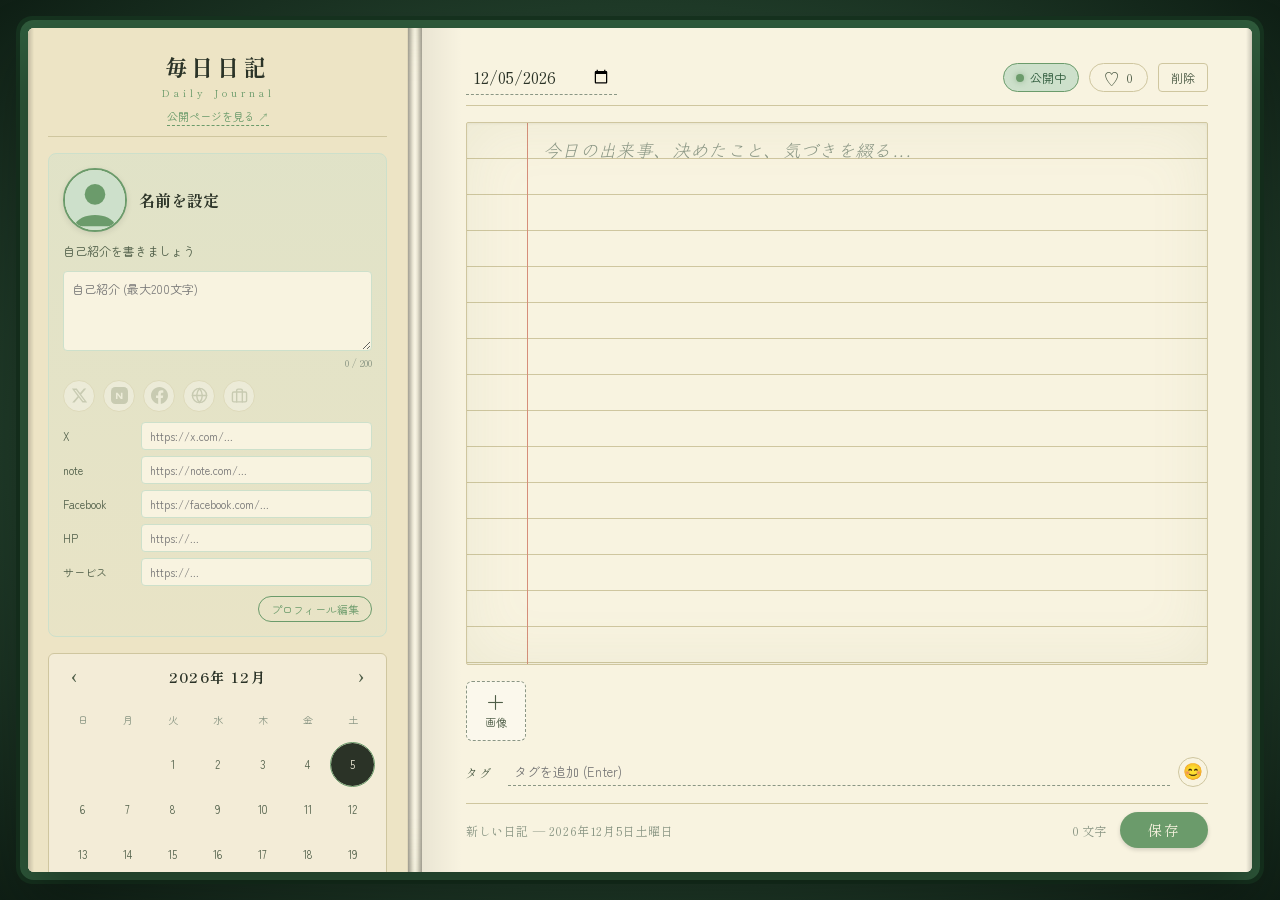
==== edit.html @ 3252fa8e "Make public page the site root for Vercel deploy - public.html → index.html (visitors land on the pu" ====
<!DOCTYPE html>
<html lang="ja">
<head>
    <meta charset="UTF-8">
    <meta name="viewport" content="width=device-width, initial-scale=1.0">
    <title>毎日日記</title>
    <link rel="preconnect" href="https://fonts.googleapis.com">
    <link rel="preconnect" href="https://fonts.gstatic.com" crossorigin>
    <link href="https://fonts.googleapis.com/css2?family=Klee+One:wght@400;600&family=Shippori+Mincho:wght@500;700&family=Zen+Maru+Gothic:wght@400;500;700&display=swap" rel="stylesheet">
    <link rel="stylesheet" href="style.css">
</head>
<body>
    <div class="desk">
        <div class="book">
            <aside class="left-page">
                <header class="brand">
                    <div class="brand-title">毎日日記</div>
                    <div class="brand-sub">Daily Journal</div>
                    <a href="index.html" target="_blank" class="public-link">公開ページを見る ↗</a>
                </header>

                <section class="profile-card">
                    <div class="profile-top">
                        <div class="profile-photo-wrap" id="photoWrap" title="クリックで写真を変更">
                            <img id="profilePhoto" class="profile-photo" alt="プロフィール写真">
                            <div class="photo-overlay">変更</div>
                            <input type="file" id="photoInput" accept="image/*" hidden>
                        </div>
                        <div class="profile-head">
                            <div class="profile-name" id="profileNameView">名前を設定</div>
                            <input type="text" id="profileNameInput" class="profile-name-input" maxlength="40" placeholder="お名前" hidden>
                        </div>
                    </div>

                    <p class="profile-intro" id="profileIntroView">自己紹介を書きましょう</p>
                    <div class="intro-edit-wrap" hidden>
                        <textarea id="profileIntroInput" class="profile-intro-input" maxlength="200" placeholder="自己紹介 (最大200文字)"></textarea>
                        <div class="intro-count"><span id="introCount">0</span> / 200</div>
                    </div>

                    <div class="profile-socials" id="socialsView"></div>
                    <div class="socials-edit" id="socialsEdit" hidden>
                        <label><span>X</span><input type="url" data-key="twitter" placeholder="https://x.com/..."></label>
                        <label><span>note</span><input type="url" data-key="note" placeholder="https://note.com/..."></label>
                        <label><span>Facebook</span><input type="url" data-key="facebook" placeholder="https://facebook.com/..."></label>
                        <label><span>HP</span><input type="url" data-key="hp" placeholder="https://..."></label>
                        <label><span>サービス</span><input type="url" data-key="service" placeholder="https://..."></label>
                    </div>

                    <div class="profile-actions">
                        <button id="profileEditBtn" class="ghost-btn">プロフィール編集</button>
                        <button id="profileSaveBtn" class="primary-btn-sm" hidden>保存</button>
                        <button id="profileCancelBtn" class="ghost-btn" hidden>キャンセル</button>
                    </div>
                </section>

                <section class="calendar">
                    <div class="calendar-head">
                        <button id="prevMonth" class="cal-nav" aria-label="前の月">‹</button>
                        <div id="calLabel" class="cal-label"></div>
                        <button id="nextMonth" class="cal-nav" aria-label="次の月">›</button>
                    </div>
                    <div class="calendar-grid" id="calGrid"></div>
                </section>

                <section class="search-block">
                    <input type="search" id="searchInput" placeholder="日記・タグを検索...">
                </section>

                <section class="entries-block">
                    <div class="entries-head">
                        <span>過去の日記</span>
                        <button id="newBtn" class="ghost-btn" title="新しい日記">＋ 新規</button>
                    </div>
                    <ul id="entriesList" class="entries-list"></ul>
                </section>
            </aside>

            <div class="binding"></div>

            <main class="right-page">
                <div class="page-toolbar">
                    <input type="date" id="dateInput" class="date-field">
                    <div class="toolbar-spacer"></div>
                    <button id="publishBtn" class="publish-btn" aria-pressed="false" title="公開状態を切り替え">
                        <span class="publish-dot"></span>
                        <span id="publishLabel">下書き</span>
                    </button>
                    <button id="likeBtn" class="like-btn" aria-pressed="false" title="いいね">
                        <span class="heart">♡</span>
                        <span id="likeCount" class="like-count">0</span>
                    </button>
                    <button id="deleteBtn" class="icon-btn danger" title="削除">削除</button>
                </div>

                <div class="paper">
                    <textarea id="entryInput" class="entry-input" placeholder="今日の出来事、決めたこと、気づきを綴る..." spellcheck="false"></textarea>
                </div>

                <div class="image-strip" id="imageStrip">
                    <button id="addImageBtn" class="add-image-btn" type="button" title="画像を追加">
                        <span class="plus">＋</span>
                        <span>画像</span>
                    </button>
                    <input type="file" id="imageInput" accept="image/*" multiple hidden>
                </div>

                <div class="tag-row">
                    <span class="tag-label">タグ</span>
                    <div id="tagChips" class="tag-chips"></div>
                    <input type="text" id="tagInput" class="tag-input" placeholder="タグを追加 (Enter)">
                    <div class="emoji-wrap">
                        <button id="emojiBtn" class="emoji-btn" type="button" title="絵文字を挿入">😊</button>
                        <div id="emojiPicker" class="emoji-picker" hidden></div>
                    </div>
                </div>

                <footer class="page-footer">
                    <div id="statusText" class="status-text">新しい日記</div>
                    <div class="footer-right">
                        <span id="charCount" class="char-count">0 文字</span>
                        <button id="saveBtn" class="save-btn">保存</button>
                    </div>
                </footer>
            </main>
        </div>
    </div>

    <script src="script.js"></script>
</body>
</html>
---- style.css ----
* {
    margin: 0;
    padding: 0;
    box-sizing: border-box;
}

:root {
    --ink: #2b3327;
    --ink-soft: #4f5e48;
    --ink-faint: #8a9684;
    --paper: #f8f3e0;
    --paper-shade: #ede4c5;
    --paper-line: #cfc69f;
    --paper-margin: #d68e7a;
    --leather: #2f5b3c;
    --leather-edge: #16331f;
    --gold: #9c8a3d;
    --green: #6b9b6b;
    --green-deep: #2f5b3c;
    --green-soft: #cde0cb;
    --accent: #c0392b;
    --shadow: rgba(0, 0, 0, 0.35);
}

html, body {
    height: 100%;
}

body {
    font-family: 'Zen Maru Gothic', 'Klee One', 'Hiragino Maru Gothic ProN', sans-serif;
    color: var(--ink);
    background:
        radial-gradient(ellipse at center, #3d6447 0%, #1f3a28 70%, #0f1f15 100%);
    min-height: 100vh;
    display: flex;
    justify-content: center;
    align-items: center;
    padding: 28px;
    overflow-x: hidden;
}

.desk {
    width: 100%;
    max-width: 1240px;
    display: flex;
    justify-content: center;
}

/* ===== Book ===== */
.book {
    width: 100%;
    height: calc(100vh - 56px);
    max-height: 920px;
    min-height: 640px;
    display: grid;
    grid-template-columns: 380px 14px 1fr;
    background: var(--paper);
    border-radius: 6px;
    box-shadow:
        0 30px 60px var(--shadow),
        0 0 0 8px var(--leather),
        0 0 0 12px var(--leather-edge),
        inset 0 0 60px rgba(120, 140, 80, 0.12);
    overflow: hidden;
    position: relative;
}
.book::before,
.book::after {
    content: "";
    position: absolute;
    top: 0; bottom: 0;
    width: 6px;
    pointer-events: none;
}
.book::before { left: 0; background: linear-gradient(to right, rgba(0,0,0,0.18), transparent); }
.book::after { right: 0; background: linear-gradient(to left, rgba(0,0,0,0.18), transparent); }

.binding {
    background:
        linear-gradient(to right,
            rgba(0,0,0,0.35) 0%,
            rgba(0,0,0,0.05) 35%,
            rgba(255,255,255,0.18) 50%,
            rgba(0,0,0,0.05) 65%,
            rgba(0,0,0,0.35) 100%);
}

/* ===== Left Page ===== */
.left-page {
    background: var(--paper-shade);
    padding: 22px 20px;
    display: flex;
    flex-direction: column;
    gap: 16px;
    border-right: 1px solid rgba(0,0,0,0.05);
    overflow-y: auto;
}
.left-page::-webkit-scrollbar { width: 6px; }
.left-page::-webkit-scrollbar-thumb { background: var(--paper-line); border-radius: 3px; }

.brand {
    text-align: center;
    border-bottom: 1px solid var(--paper-line);
    padding-bottom: 10px;
}
.brand-title {
    font-family: 'Shippori Mincho', serif;
    font-size: 22px;
    font-weight: 700;
    letter-spacing: 0.2em;
    color: var(--ink);
}
.brand-sub {
    font-family: 'Shippori Mincho', serif;
    font-size: 10px;
    letter-spacing: 0.4em;
    color: var(--green);
    margin-top: 3px;
}
.public-link {
    display: inline-block;
    margin-top: 8px;
    font-size: 11px;
    color: var(--green);
    text-decoration: none;
    border-bottom: 1px dashed var(--green);
    padding-bottom: 1px;
    transition: color 0.2s;
}
.public-link:hover { color: var(--ink); border-color: var(--ink); }

/* Publish toggle */
.publish-btn {
    background: transparent;
    border: 1px solid var(--paper-line);
    border-radius: 999px;
    padding: 5px 12px;
    cursor: pointer;
    display: inline-flex;
    align-items: center;
    gap: 6px;
    font-family: inherit;
    font-size: 12px;
    color: var(--ink-soft);
    transition: all 0.2s;
}
.publish-dot {
    width: 8px;
    height: 8px;
    border-radius: 50%;
    background: var(--ink-faint);
    transition: background 0.2s;
}
.publish-btn[aria-pressed="true"] {
    color: var(--green-deep, var(--green));
    border-color: var(--green);
    background: var(--green-soft);
}
.publish-btn[aria-pressed="true"] .publish-dot {
    background: var(--green);
    box-shadow: 0 0 6px rgba(107, 155, 107, 0.6);
}

/* Published indicator on entry list */
.entry-item-pub {
    font-size: 10px;
    color: var(--green);
    border: 1px solid var(--green-soft);
    background: rgba(205, 224, 203, 0.4);
    padding: 1px 6px;
    border-radius: 999px;
    letter-spacing: 0.05em;
}

/* ===== Profile ===== */
.profile-card {
    background: linear-gradient(180deg, rgba(205, 224, 203, 0.4), rgba(205, 224, 203, 0.15));
    border: 1px solid var(--green-soft);
    border-radius: 8px;
    padding: 14px;
    display: flex;
    flex-direction: column;
    gap: 10px;
}
.profile-top {
    display: flex;
    gap: 12px;
    align-items: center;
}
.profile-photo-wrap {
    position: relative;
    width: 64px;
    height: 64px;
    border-radius: 50%;
    overflow: hidden;
    cursor: pointer;
    flex-shrink: 0;
    border: 2px solid var(--green);
    background: var(--paper);
    box-shadow: 0 2px 6px rgba(0,0,0,0.1);
}
.profile-photo {
    width: 100%;
    height: 100%;
    object-fit: cover;
    display: block;
}
.profile-photo:not([src]),
.profile-photo[src=""] {
    background: var(--green-soft);
}
.photo-overlay {
    position: absolute;
    inset: 0;
    display: flex;
    align-items: center;
    justify-content: center;
    background: rgba(0,0,0,0.45);
    color: white;
    font-size: 11px;
    opacity: 0;
    transition: opacity 0.2s;
}
.profile-photo-wrap:hover .photo-overlay { opacity: 1; }

.profile-head {
    flex: 1;
    min-width: 0;
}
.profile-name {
    font-family: 'Shippori Mincho', serif;
    font-size: 16px;
    font-weight: 700;
    color: var(--ink);
    line-height: 1.3;
}
.profile-name-input {
    width: 100%;
    padding: 6px 8px;
    border: 1px solid var(--green-soft);
    border-radius: 4px;
    background: var(--paper);
    font-family: 'Shippori Mincho', serif;
    font-size: 15px;
    color: var(--ink);
}
.profile-name-input:focus { outline: none; border-color: var(--green); }

.profile-intro {
    font-size: 12px;
    color: var(--ink-soft);
    line-height: 1.55;
    white-space: pre-wrap;
}
.intro-edit-wrap {
    display: flex;
    flex-direction: column;
    gap: 4px;
}
.profile-intro-input {
    width: 100%;
    min-height: 80px;
    padding: 8px;
    border: 1px solid var(--green-soft);
    border-radius: 4px;
    background: var(--paper);
    font-family: inherit;
    font-size: 12px;
    color: var(--ink);
    line-height: 1.55;
    resize: vertical;
}
.profile-intro-input:focus { outline: none; border-color: var(--green); }
.intro-count {
    text-align: right;
    font-size: 10px;
    color: var(--ink-faint);
    font-family: 'Shippori Mincho', serif;
}

/* ===== Socials ===== */
.profile-socials {
    display: flex;
    flex-wrap: wrap;
    gap: 8px;
}
.social-icon {
    width: 32px;
    height: 32px;
    border-radius: 50%;
    display: inline-flex;
    align-items: center;
    justify-content: center;
    background: white;
    border: 1px solid var(--paper-line);
    text-decoration: none;
    color: var(--ink-faint);
    transition: all 0.2s;
}
.social-icon svg { width: 17px; height: 17px; display: block; }
.social-icon:hover {
    transform: translateY(-1px);
    box-shadow: 0 2px 6px rgba(0,0,0,0.15);
    border-color: currentColor;
}
.social-icon.disabled {
    opacity: 0.3;
    pointer-events: none;
}

.socials-edit {
    display: flex;
    flex-direction: column;
    gap: 6px;
}
.socials-edit label {
    display: grid;
    grid-template-columns: 70px 1fr;
    gap: 8px;
    align-items: center;
    font-size: 11px;
    color: var(--ink-soft);
}
.socials-edit input {
    padding: 5px 8px;
    border: 1px solid var(--green-soft);
    border-radius: 4px;
    background: var(--paper);
    font-family: inherit;
    font-size: 11px;
    color: var(--ink);
}
.socials-edit input:focus { outline: none; border-color: var(--green); }

.profile-actions {
    display: flex;
    gap: 6px;
    justify-content: flex-end;
}

/* ===== Buttons ===== */
.ghost-btn {
    background: transparent;
    border: 1px solid var(--green);
    color: var(--green);
    padding: 4px 12px;
    border-radius: 999px;
    font-family: inherit;
    font-size: 11px;
    cursor: pointer;
    transition: all 0.2s;
}
.ghost-btn:hover {
    background: var(--green);
    color: var(--paper);
}
.primary-btn-sm {
    background: var(--green);
    color: var(--paper);
    border: 1px solid var(--green);
    padding: 4px 14px;
    border-radius: 999px;
    font-family: inherit;
    font-size: 11px;
    cursor: pointer;
    transition: all 0.2s;
}
.primary-btn-sm:hover { background: var(--ink); border-color: var(--ink); }

/* ===== Calendar ===== */
.calendar {
    background: rgba(255,255,255,0.3);
    border: 1px solid var(--paper-line);
    border-radius: 6px;
    padding: 10px 12px;
}
.calendar-head {
    display: flex;
    align-items: center;
    justify-content: space-between;
    margin-bottom: 8px;
}
.cal-nav {
    width: 26px; height: 26px;
    border: none;
    background: transparent;
    color: var(--ink-soft);
    font-size: 20px;
    cursor: pointer;
    border-radius: 50%;
    transition: background 0.2s;
    font-family: serif;
}
.cal-nav:hover { background: rgba(0,0,0,0.06); }
.cal-label {
    font-family: 'Shippori Mincho', serif;
    font-weight: 700;
    font-size: 14px;
    letter-spacing: 0.1em;
    color: var(--ink);
}
.calendar-grid {
    display: grid;
    grid-template-columns: repeat(7, 1fr);
    gap: 2px;
    font-family: 'Zen Maru Gothic', sans-serif;
    font-size: 11px;
}
.cal-cell {
    aspect-ratio: 1 / 1;
    display: flex;
    align-items: center;
    justify-content: center;
    color: var(--ink-soft);
    cursor: pointer;
    border-radius: 50%;
    transition: background 0.15s, color 0.15s;
    position: relative;
}
.cal-cell.head { cursor: default; color: var(--ink-faint); font-size: 10px; }
.cal-cell.empty { cursor: default; }
.cal-cell.has-entry {
    color: var(--ink);
    font-weight: 600;
    background: var(--green-soft);
}
.cal-cell.has-entry::after {
    content: "";
    position: absolute;
    bottom: 2px;
    width: 4px;
    height: 4px;
    border-radius: 50%;
    background: var(--accent);
}
.cal-cell.today { outline: 1.5px solid var(--green); }
.cal-cell.selected { background: var(--ink); color: var(--paper); }
.cal-cell:not(.empty):not(.head):hover { background: rgba(0,0,0,0.08); }

/* ===== Search ===== */
.search-block input {
    width: 100%;
    padding: 9px 12px;
    border: 1px solid var(--paper-line);
    border-radius: 999px;
    background: rgba(255,255,255,0.5);
    font-family: inherit;
    font-size: 13px;
    color: var(--ink);
    transition: border-color 0.2s, background 0.2s;
}
.search-block input:focus {
    outline: none;
    border-color: var(--green);
    background: rgba(255,255,255,0.85);
}

/* ===== Entries ===== */
.entries-block {
    display: flex;
    flex-direction: column;
    flex: 1;
    min-height: 200px;
}
.entries-head {
    display: flex;
    justify-content: space-between;
    align-items: center;
    margin-bottom: 8px;
    font-family: 'Shippori Mincho', serif;
    font-size: 13px;
    letter-spacing: 0.1em;
    color: var(--ink-soft);
}
.entries-list {
    list-style: none;
    overflow-y: auto;
    padding-right: 4px;
    flex: 1;
}
.entries-list::-webkit-scrollbar { width: 6px; }
.entries-list::-webkit-scrollbar-thumb { background: var(--paper-line); border-radius: 3px; }

.entry-item {
    padding: 10px;
    border-bottom: 1px dashed var(--paper-line);
    cursor: pointer;
    transition: background 0.15s;
    border-radius: 4px;
}
.entry-item:hover { background: rgba(255,255,255,0.4); }
.entry-item.active {
    background: var(--green-soft);
    border-left: 3px solid var(--green);
    padding-left: 7px;
}
.entry-item-date {
    font-family: 'Shippori Mincho', serif;
    font-size: 12px;
    color: var(--ink-soft);
    display: flex;
    justify-content: space-between;
    align-items: center;
    margin-bottom: 4px;
}
.entry-item-preview {
    font-size: 12px;
    color: var(--ink);
    line-height: 1.4;
    display: -webkit-box;
    -webkit-line-clamp: 2;
    -webkit-box-orient: vertical;
    overflow: hidden;
}
.entry-item-meta {
    margin-top: 4px;
    display: flex;
    flex-wrap: wrap;
    gap: 4px;
    align-items: center;
}
.entry-item-tag { font-size: 10px; color: var(--green); }
.entry-item-like { color: var(--accent); font-size: 11px; }

.empty-state {
    text-align: center;
    color: var(--ink-faint);
    font-style: italic;
    padding: 30px 10px;
    font-size: 12px;
}

/* ===== Right Page ===== */
.right-page {
    padding: 32px 44px 24px;
    display: flex;
    flex-direction: column;
    gap: 16px;
    background:
        linear-gradient(to right, rgba(0,0,0,0.06), transparent 40px),
        var(--paper);
    overflow: hidden;
}

.page-toolbar {
    display: flex;
    align-items: center;
    gap: 10px;
    padding-bottom: 10px;
    border-bottom: 1px solid var(--paper-line);
}

.date-field {
    background: transparent;
    border: none;
    border-bottom: 1px dashed var(--ink-faint);
    font-family: 'Shippori Mincho', serif;
    font-size: 16px;
    color: var(--ink);
    padding: 4px 6px;
    cursor: pointer;
}
.date-field:focus { outline: none; border-bottom-color: var(--green); }

.toolbar-spacer { flex: 1; }

.like-btn {
    background: transparent;
    border: 1px solid var(--paper-line);
    border-radius: 999px;
    padding: 5px 14px;
    cursor: pointer;
    display: flex;
    align-items: center;
    gap: 6px;
    font-family: inherit;
    color: var(--ink-soft);
    transition: all 0.2s;
}
.like-btn:hover { background: rgba(192, 57, 43, 0.08); }
.like-btn[aria-pressed="true"] {
    color: var(--accent);
    border-color: var(--accent);
    background: rgba(192, 57, 43, 0.08);
}
.like-btn .heart { font-size: 16px; line-height: 1; }
.like-count { font-size: 12px; font-family: 'Shippori Mincho', serif; }

.icon-btn {
    background: transparent;
    border: 1px solid var(--paper-line);
    color: var(--ink-soft);
    border-radius: 4px;
    padding: 5px 12px;
    cursor: pointer;
    font-family: inherit;
    font-size: 12px;
    transition: all 0.2s;
}
.icon-btn.danger:hover {
    background: var(--accent);
    color: var(--paper);
    border-color: var(--accent);
}

/* ===== Paper (lined) ===== */
.paper {
    flex: 1;
    position: relative;
    background-color: var(--paper);
    background-image:
        linear-gradient(to right, transparent 60px, var(--paper-margin) 60px, var(--paper-margin) 61px, transparent 61px),
        repeating-linear-gradient(
            to bottom,
            transparent,
            transparent 35px,
            var(--paper-line) 35px,
            var(--paper-line) 36px
        );
    border: 1px solid var(--paper-line);
    border-radius: 2px;
    box-shadow:
        inset 0 1px 3px rgba(0,0,0,0.05),
        inset 0 0 60px rgba(140, 160, 100, 0.1);
    overflow: hidden;
}

.entry-input {
    width: 100%;
    height: 100%;
    background: transparent;
    border: none;
    outline: none;
    resize: none;
    font-family: 'Klee One', 'Zen Maru Gothic', sans-serif;
    font-size: 18px;
    line-height: 36px;
    color: var(--ink);
    padding: 8px 24px 8px 76px;
    letter-spacing: 0.02em;
}
.entry-input::placeholder {
    color: var(--ink-faint);
    font-style: italic;
}

/* ===== Image strip ===== */
.image-strip {
    display: flex;
    flex-wrap: wrap;
    gap: 8px;
    align-items: center;
}
.add-image-btn {
    width: 60px;
    height: 60px;
    border: 1px dashed var(--ink-faint);
    border-radius: 6px;
    background: rgba(255, 255, 255, 0.4);
    color: var(--ink-soft);
    cursor: pointer;
    display: flex;
    flex-direction: column;
    align-items: center;
    justify-content: center;
    gap: 2px;
    font-family: inherit;
    font-size: 11px;
    transition: all 0.2s;
    flex-shrink: 0;
}
.add-image-btn .plus { font-size: 20px; line-height: 1; }
.add-image-btn:hover {
    border-color: var(--green);
    color: var(--green);
    background: var(--green-soft);
}
.image-thumb {
    position: relative;
    width: 60px;
    height: 60px;
    border-radius: 6px;
    overflow: hidden;
    border: 1px solid var(--paper-line);
    background: var(--paper-shade);
    flex-shrink: 0;
}
.image-thumb img {
    width: 100%;
    height: 100%;
    object-fit: cover;
    display: block;
}
.image-thumb-remove {
    position: absolute;
    top: 2px;
    right: 2px;
    width: 18px;
    height: 18px;
    border-radius: 50%;
    background: rgba(0, 0, 0, 0.6);
    color: white;
    border: none;
    font-size: 12px;
    line-height: 1;
    cursor: pointer;
    display: flex;
    align-items: center;
    justify-content: center;
    opacity: 0;
    transition: opacity 0.2s;
    padding: 0;
}
.image-thumb:hover .image-thumb-remove { opacity: 1; }

/* ===== Tag row ===== */
.tag-row {
    display: flex;
    align-items: center;
    gap: 8px;
    flex-wrap: wrap;
}
.tag-label {
    font-family: 'Shippori Mincho', serif;
    font-size: 12px;
    color: var(--ink-soft);
    letter-spacing: 0.1em;
}
.tag-chips {
    display: flex;
    flex-wrap: wrap;
    gap: 6px;
}
.tag-chip {
    background: var(--green-soft);
    color: var(--ink);
    border: 1px solid var(--green);
    padding: 3px 10px;
    border-radius: 999px;
    font-size: 12px;
    display: inline-flex;
    align-items: center;
    gap: 5px;
}
.tag-chip button {
    background: none;
    border: none;
    color: var(--ink-faint);
    cursor: pointer;
    font-size: 14px;
    line-height: 1;
    padding: 0;
}
.tag-chip button:hover { color: var(--accent); }

.tag-input {
    flex: 1;
    min-width: 120px;
    background: transparent;
    border: none;
    border-bottom: 1px dashed var(--ink-faint);
    padding: 4px 6px;
    font-family: inherit;
    font-size: 13px;
    color: var(--ink);
}
.tag-input:focus { outline: none; border-bottom-color: var(--green); }

/* ===== Emoji picker ===== */
.emoji-wrap { position: relative; }
.emoji-btn {
    background: transparent;
    border: 1px solid var(--paper-line);
    border-radius: 50%;
    width: 30px;
    height: 30px;
    cursor: pointer;
    font-size: 16px;
    line-height: 1;
    display: inline-flex;
    align-items: center;
    justify-content: center;
    padding: 0;
    transition: all 0.2s;
}
.emoji-btn:hover {
    background: var(--green-soft);
    border-color: var(--green);
}
.emoji-picker {
    position: absolute;
    bottom: calc(100% + 8px);
    right: 0;
    background: white;
    border: 1px solid var(--paper-line);
    border-radius: 8px;
    padding: 10px;
    display: grid;
    grid-template-columns: repeat(8, 1fr);
    gap: 2px;
    box-shadow: 0 8px 24px rgba(0,0,0,0.15);
    z-index: 30;
    width: 296px;
}
.emoji-picker[hidden] { display: none; }
.emoji-picker button {
    background: transparent;
    border: none;
    cursor: pointer;
    font-size: 18px;
    width: 100%;
    aspect-ratio: 1;
    border-radius: 4px;
    padding: 0;
    line-height: 1;
    transition: background 0.15s;
}
.emoji-picker button:hover { background: var(--paper-shade); }

/* ===== Footer ===== */
.page-footer {
    display: flex;
    justify-content: space-between;
    align-items: center;
    padding-top: 8px;
    border-top: 1px solid var(--paper-line);
}
.status-text {
    font-family: 'Shippori Mincho', serif;
    font-size: 12px;
    color: var(--ink-faint);
    letter-spacing: 0.05em;
}
.footer-right {
    display: flex;
    align-items: center;
    gap: 14px;
}
.char-count {
    font-family: 'Shippori Mincho', serif;
    font-size: 12px;
    color: var(--ink-faint);
}
.save-btn {
    background: var(--green);
    color: var(--paper);
    border: none;
    padding: 8px 28px;
    border-radius: 999px;
    font-family: 'Shippori Mincho', serif;
    font-size: 14px;
    letter-spacing: 0.15em;
    cursor: pointer;
    transition: all 0.2s;
    box-shadow: 0 2px 4px rgba(0,0,0,0.15);
}
.save-btn:hover {
    background: var(--ink);
    transform: translateY(-1px);
    box-shadow: 0 4px 8px rgba(0,0,0,0.2);
}
.save-btn:active { transform: translateY(0); }

/* ===== Responsive ===== */
@media (max-width: 880px) {
    body { padding: 12px; }
    .book {
        grid-template-columns: 1fr;
        grid-template-rows: auto 1fr;
        height: auto;
        max-height: none;
    }
    .binding { display: none; }
    .left-page { max-height: 50vh; }
    .right-page { padding: 22px 22px 18px; }
    .entry-input {
        padding: 8px 16px 8px 60px;
        font-size: 16px;
        line-height: 32px;
    }
    .paper {
        background-image:
            linear-gradient(to right, transparent 44px, var(--paper-margin) 44px, var(--paper-margin) 45px, transparent 45px),
            repeating-linear-gradient(to bottom, transparent, transparent 31px, var(--paper-line) 31px, var(--paper-line) 32px);
    }
}
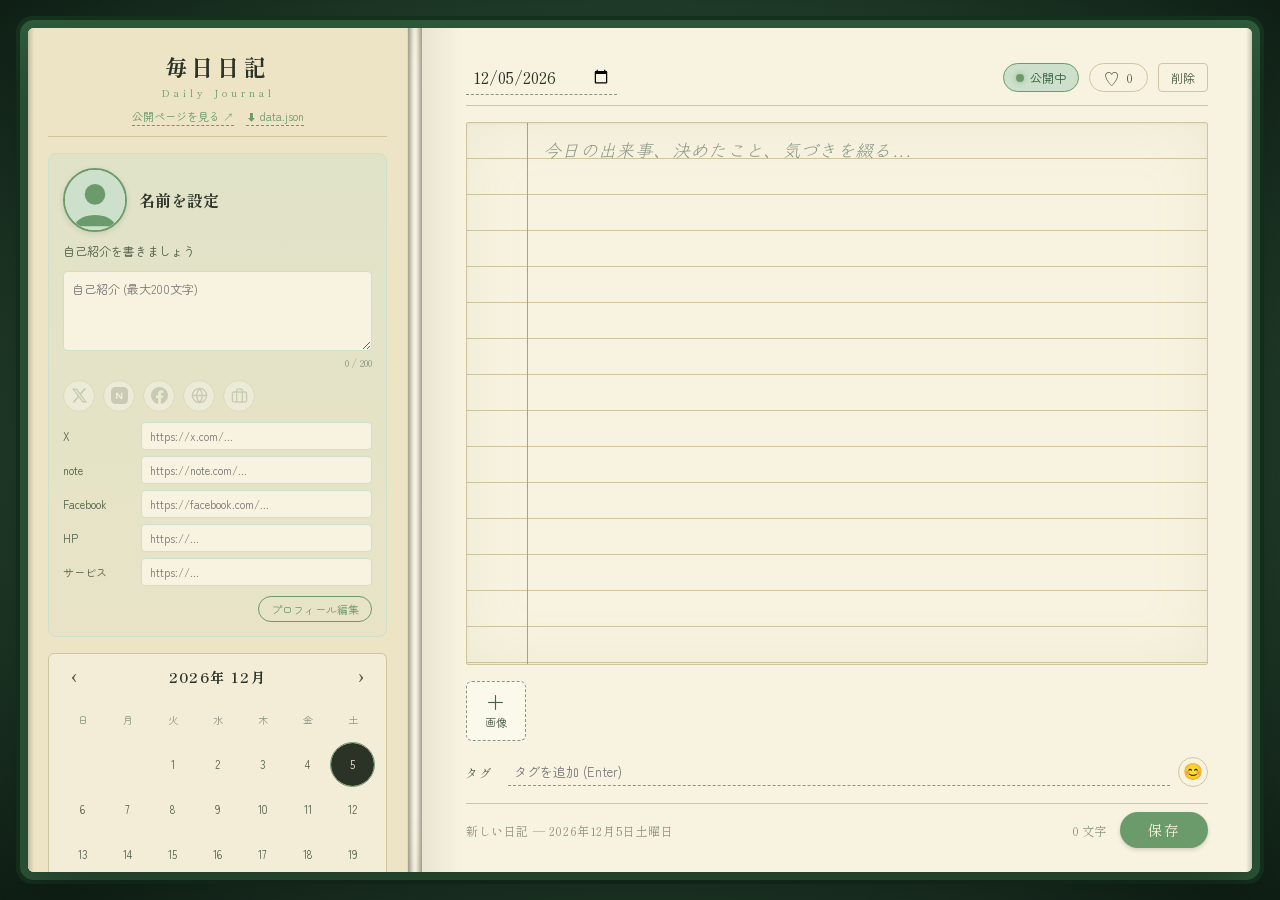
==== commit e4d02f13: "Add data.json export/import for static deployment Editor: - "⬇ data.json" button in brand area expor" ====
--- a/edit.html
+++ b/edit.html
@@ -16,7 +16,10 @@
                 <header class="brand">
                     <div class="brand-title">毎日日記</div>
                     <div class="brand-sub">Daily Journal</div>
-                    <a href="index.html" target="_blank" class="public-link">公開ページを見る ↗</a>
+                    <div class="brand-tools">
+                        <a href="index.html" target="_blank" class="public-link">公開ページを見る ↗</a>
+                        <button id="exportBtn" type="button" class="public-link as-button" title="日記とプロフィールを data.json にエクスポート">⬇ data.json</button>
+                    </div>
                 </header>
 
                 <section class="profile-card">
--- a/style.css
+++ b/style.css
@@ -117,14 +117,24 @@
     color: var(--green);
     margin-top: 3px;
 }
+.brand-tools {
+    margin-top: 8px;
+    display: flex;
+    flex-wrap: wrap;
+    justify-content: center;
+    gap: 12px;
+}
 .public-link {
     display: inline-block;
-    margin-top: 8px;
     font-size: 11px;
     color: var(--green);
     text-decoration: none;
+    border: none;
     border-bottom: 1px dashed var(--green);
-    padding-bottom: 1px;
+    padding: 0 0 1px;
+    background: transparent;
+    font-family: inherit;
+    cursor: pointer;
     transition: color 0.2s;
 }
 .public-link:hover { color: var(--ink); border-color: var(--ink); }
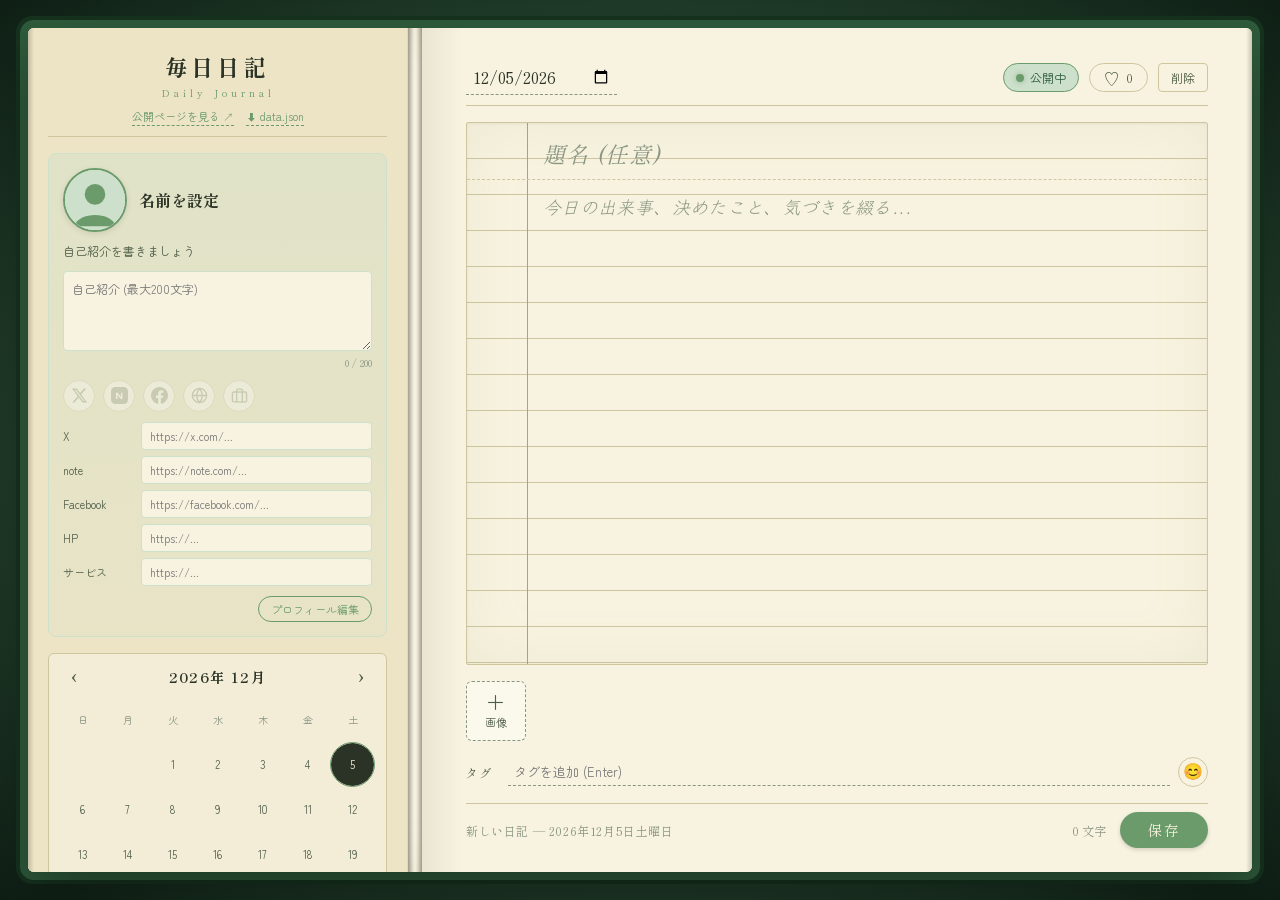
==== commit 506a7d4e: "Add optional title field to entries Editor: - Title input above textarea (mincho serif, 22px) - Save" ====
--- a/edit.html
+++ b/edit.html
@@ -97,6 +97,7 @@
                 </div>
 
                 <div class="paper">
+                    <input type="text" id="titleInput" class="title-input" placeholder="題名 (任意)" maxlength="80">
                     <textarea id="entryInput" class="entry-input" placeholder="今日の出来事、決めたこと、気づきを綴る..." spellcheck="false"></textarea>
                 </div>
 
--- a/style.css
+++ b/style.css
@@ -513,15 +513,27 @@
     align-items: center;
     margin-bottom: 4px;
 }
+.entry-item-title {
+    font-family: 'Shippori Mincho', serif;
+    font-size: 13px;
+    font-weight: 700;
+    color: var(--ink);
+    margin-bottom: 3px;
+    display: -webkit-box;
+    -webkit-line-clamp: 2;
+    -webkit-box-orient: vertical;
+    overflow: hidden;
+}
 .entry-item-preview {
     font-size: 12px;
-    color: var(--ink);
+    color: var(--ink-soft);
     line-height: 1.4;
     display: -webkit-box;
     -webkit-line-clamp: 2;
     -webkit-box-orient: vertical;
     overflow: hidden;
 }
+.entry-item-preview:empty { display: none; }
 .entry-item-meta {
     margin-top: 4px;
     display: flex;
@@ -617,6 +629,8 @@
 .paper {
     flex: 1;
     position: relative;
+    display: flex;
+    flex-direction: column;
     background-color: var(--paper);
     background-image:
         linear-gradient(to right, transparent 60px, var(--paper-margin) 60px, var(--paper-margin) 61px, transparent 61px),
@@ -635,9 +649,29 @@
     overflow: hidden;
 }
 
+.title-input {
+    width: 100%;
+    background: transparent;
+    border: none;
+    outline: none;
+    font-family: 'Shippori Mincho', serif;
+    font-size: 22px;
+    font-weight: 700;
+    color: var(--ink);
+    padding: 14px 24px 10px 76px;
+    border-bottom: 1px dashed var(--paper-line);
+    letter-spacing: 0.05em;
+    flex-shrink: 0;
+}
+.title-input::placeholder {
+    color: var(--ink-faint);
+    font-style: italic;
+    font-weight: 400;
+}
+
 .entry-input {
     width: 100%;
-    height: 100%;
+    flex: 1;
     background: transparent;
     border: none;
     outline: none;
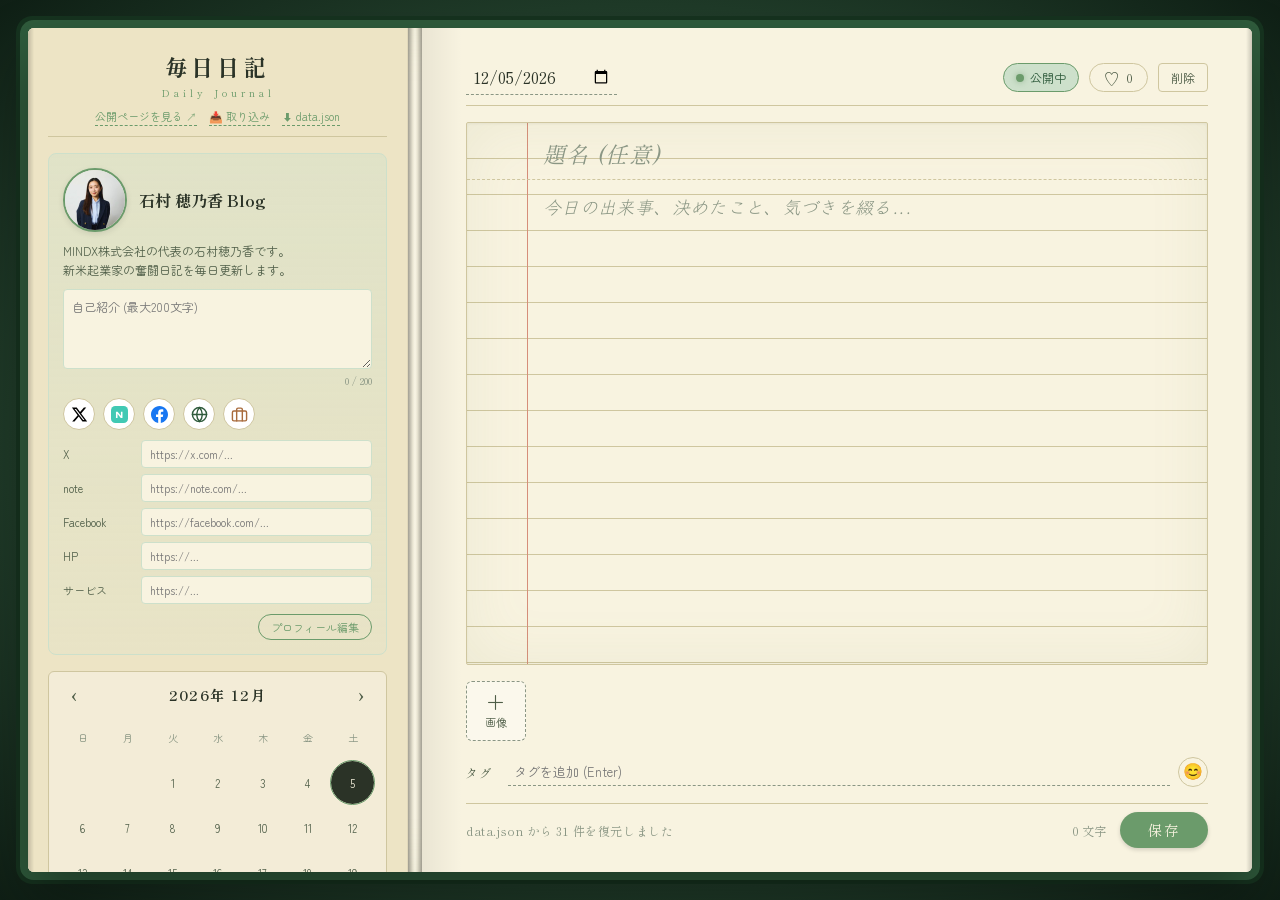
==== commit 8a6ae48c: "Update public arcade theme and autosave" ====
--- a/edit.html
+++ b/edit.html
@@ -4,6 +4,7 @@
     <meta charset="UTF-8">
     <meta name="viewport" content="width=device-width, initial-scale=1.0">
     <title>毎日日記</title>
+    <link rel="icon" href="favicon.ico" type="image/x-icon">
     <link rel="preconnect" href="https://fonts.googleapis.com">
     <link rel="preconnect" href="https://fonts.gstatic.com" crossorigin>
     <link href="https://fonts.googleapis.com/css2?family=Klee+One:wght@400;600&family=Shippori+Mincho:wght@500;700&family=Zen+Maru+Gothic:wght@400;500;700&display=swap" rel="stylesheet">
@@ -18,6 +19,7 @@
                     <div class="brand-sub">Daily Journal</div>
                     <div class="brand-tools">
                         <a href="index.html" target="_blank" class="public-link">公開ページを見る ↗</a>
+                        <button id="importBtn" type="button" class="public-link as-button" title="data.json から日記とプロフィールを取り込み（復元）">📥 取り込み</button>
                         <button id="exportBtn" type="button" class="public-link as-button" title="日記とプロフィールを data.json にエクスポート">⬇ data.json</button>
                     </div>
                 </header>
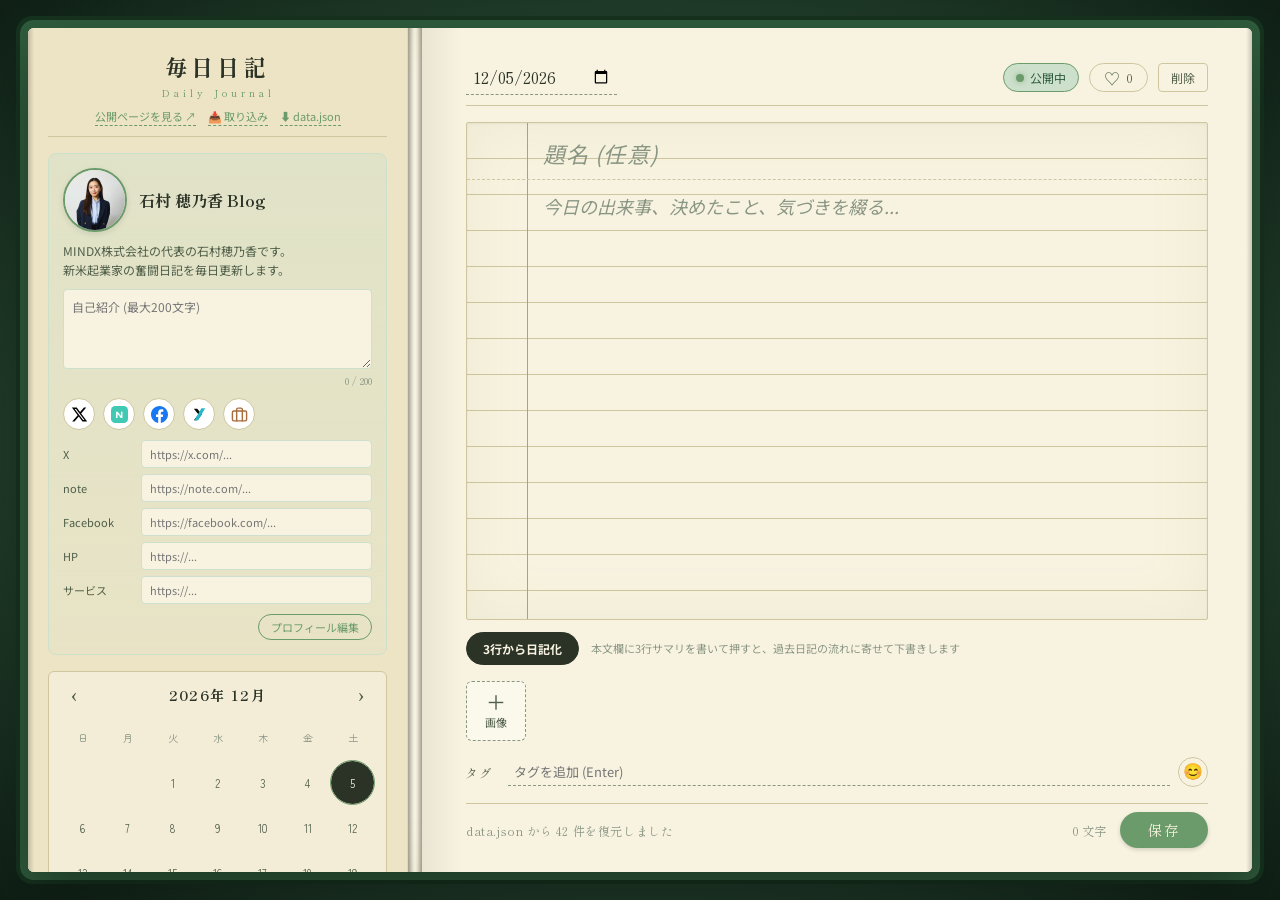
==== commit 0eb2fcff: "Update diary data and editor helpers" ====
--- a/edit.html
+++ b/edit.html
@@ -4,10 +4,10 @@
     <meta charset="UTF-8">
     <meta name="viewport" content="width=device-width, initial-scale=1.0">
     <title>毎日日記</title>
-    <link rel="icon" href="favicon.ico" type="image/x-icon">
+    <link rel="icon" href="/favicon.ico?v=20260629" type="image/x-icon">
     <link rel="preconnect" href="https://fonts.googleapis.com">
     <link rel="preconnect" href="https://fonts.gstatic.com" crossorigin>
-    <link href="https://fonts.googleapis.com/css2?family=Klee+One:wght@400;600&family=Shippori+Mincho:wght@500;700&family=Zen+Maru+Gothic:wght@400;500;700&display=swap" rel="stylesheet">
+    <link href="https://fonts.googleapis.com/css2?family=Noto+Sans+JP:wght@400;500;700;900&family=Shippori+Mincho:wght@500;700&family=Zen+Maru+Gothic:wght@400;500;700&display=swap" rel="stylesheet">
     <link rel="stylesheet" href="style.css">
 </head>
 <body>
@@ -103,6 +103,11 @@
                     <textarea id="entryInput" class="entry-input" placeholder="今日の出来事、決めたこと、気づきを綴る..." spellcheck="false"></textarea>
                 </div>
 
+                <div class="summary-tools">
+                    <button id="expandSummaryBtn" class="summary-btn" type="button">3行から日記化</button>
+                    <span class="summary-hint">本文欄に3行サマリを書いて押すと、過去日記の流れに寄せて下書きします</span>
+                </div>
+
                 <div class="image-strip" id="imageStrip">
                     <button id="addImageBtn" class="add-image-btn" type="button" title="画像を追加">
                         <span class="plus">＋</span>
--- a/style.css
+++ b/style.css
@@ -27,7 +27,7 @@
 }
 
 body {
-    font-family: 'Zen Maru Gothic', 'Klee One', 'Hiragino Maru Gothic ProN', sans-serif;
+    font-family: 'Noto Sans JP', 'Zen Maru Gothic', 'Hiragino Sans', 'Hiragino Kaku Gothic ProN', sans-serif;
     color: var(--ink);
     background:
         radial-gradient(ellipse at center, #3d6447 0%, #1f3a28 70%, #0f1f15 100%);
@@ -654,7 +654,7 @@
     background: transparent;
     border: none;
     outline: none;
-    font-family: 'Shippori Mincho', serif;
+    font-family: 'Noto Sans JP', 'Hiragino Sans', 'Hiragino Kaku Gothic ProN', sans-serif;
     font-size: 22px;
     font-weight: 700;
     color: var(--ink);
@@ -676,16 +676,47 @@
     border: none;
     outline: none;
     resize: none;
-    font-family: 'Klee One', 'Zen Maru Gothic', sans-serif;
+    font-family: 'Noto Sans JP', 'Hiragino Sans', 'Hiragino Kaku Gothic ProN', sans-serif;
     font-size: 18px;
     line-height: 36px;
     color: var(--ink);
     padding: 8px 24px 8px 76px;
-    letter-spacing: 0.02em;
+    letter-spacing: 0;
 }
 .entry-input::placeholder {
     color: var(--ink-faint);
     font-style: italic;
+}
+
+/* ===== Summary helper ===== */
+.summary-tools {
+    display: flex;
+    align-items: center;
+    gap: 12px;
+    flex-wrap: wrap;
+    margin-top: -4px;
+}
+.summary-btn {
+    background: var(--ink);
+    color: var(--paper);
+    border: 1px solid var(--ink);
+    border-radius: 999px;
+    padding: 7px 16px;
+    font-family: inherit;
+    font-size: 12px;
+    font-weight: 700;
+    cursor: pointer;
+    transition: all 0.2s;
+}
+.summary-btn:hover {
+    background: var(--green);
+    border-color: var(--green);
+    transform: translateY(-1px);
+}
+.summary-hint {
+    color: var(--ink-faint);
+    font-size: 11px;
+    line-height: 1.5;
 }
 
 /* ===== Image strip ===== */
@@ -922,6 +953,12 @@
         font-size: 16px;
         line-height: 32px;
     }
+    .summary-tools {
+        gap: 8px;
+    }
+    .summary-hint {
+        width: 100%;
+    }
     .paper {
         background-image:
             linear-gradient(to right, transparent 44px, var(--paper-margin) 44px, var(--paper-margin) 45px, transparent 45px),
